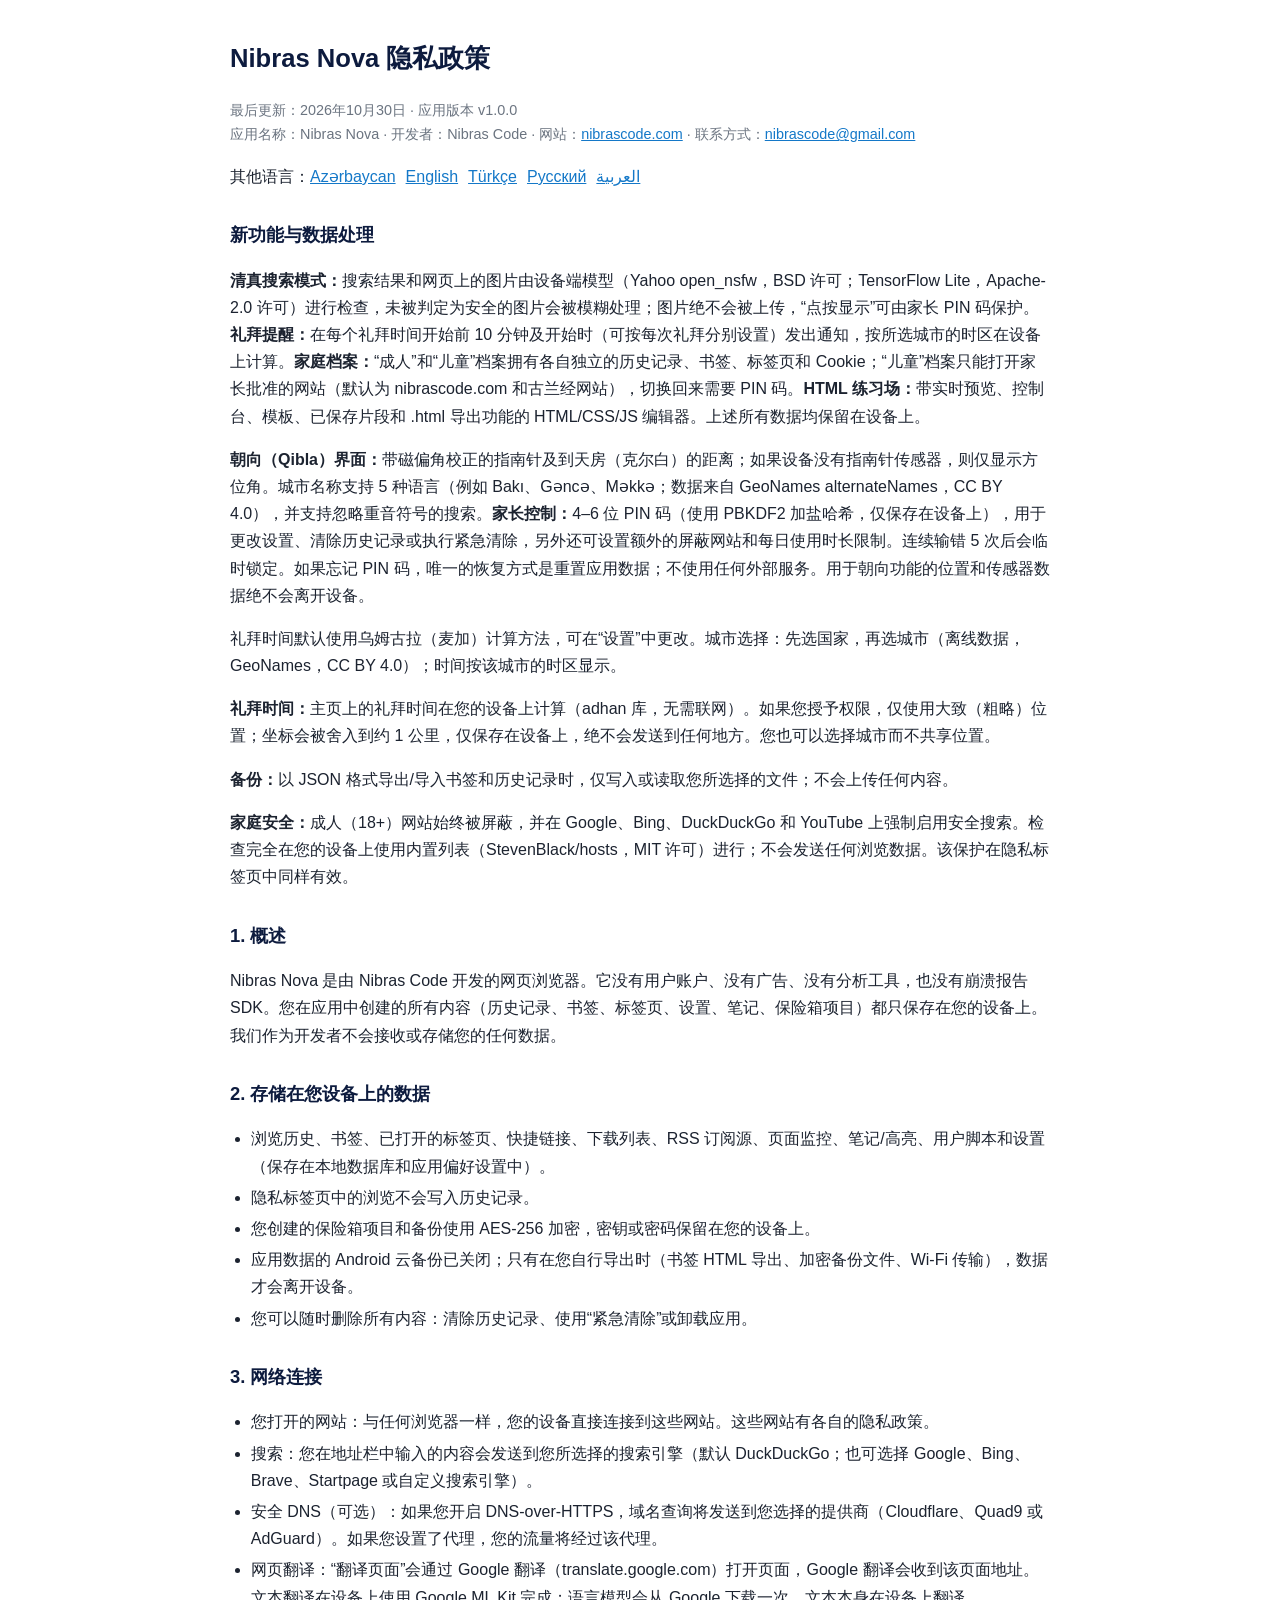
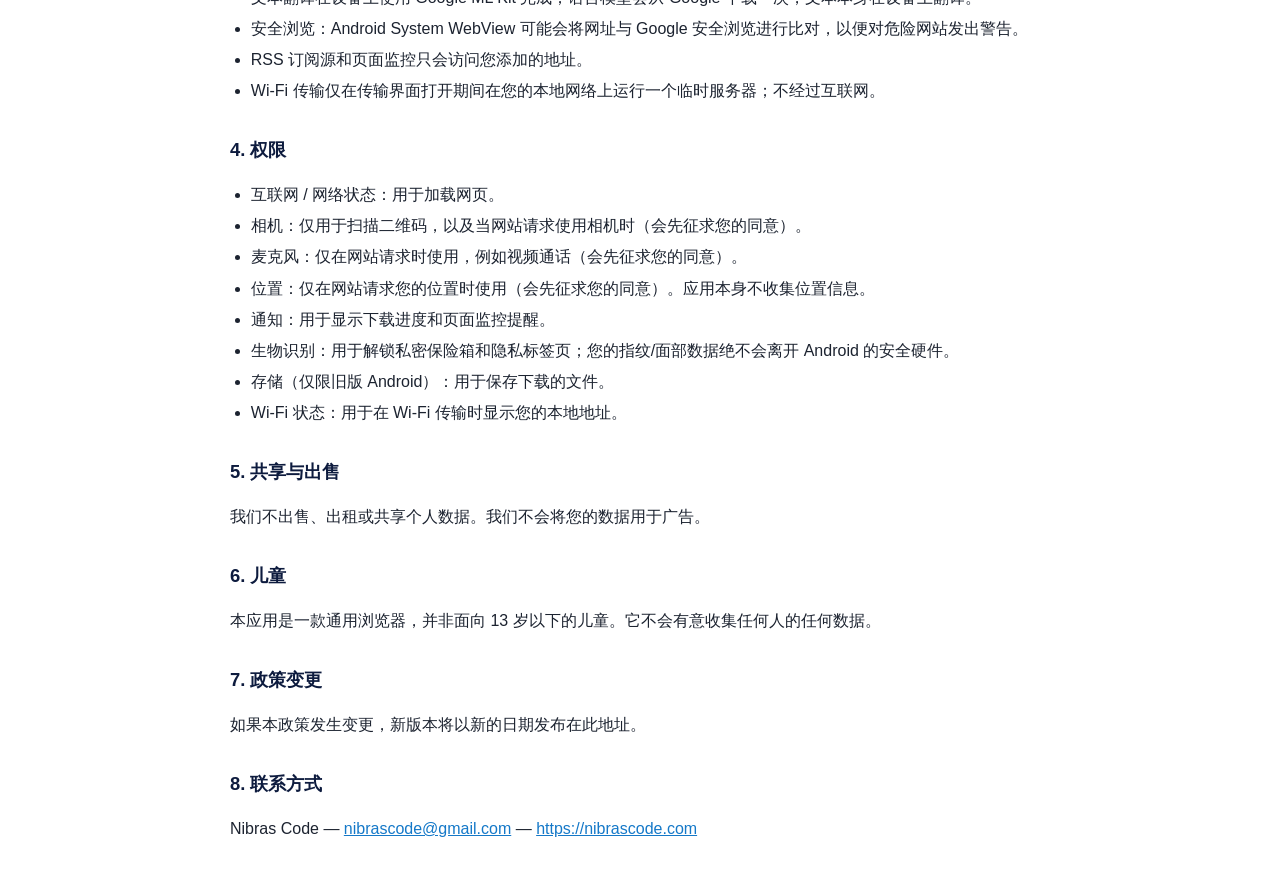
==== docs/privacy-policy-zh.html @ 2f389ee1 "Chinese privacy policy link + zh strings for privacy entries; versionCode 202 [skip ci]" ====
<!DOCTYPE html><html lang="zh-Hans"><head><meta charset="utf-8"><meta name="viewport" content="width=device-width,initial-scale=1"><title>隐私政策 — Nibras Nova</title>
<meta name="description" content="Nibras Nova 浏览器隐私政策：无账户、无广告、无分析，所有数据仅保存在您的设备上。">
<link rel="canonical" href="https://nibrascode.com/privacy/nibras-nova-zh.html">
<link rel="alternate" hreflang="zh-Hans" href="https://nibrascode.com/privacy/nibras-nova-zh.html">
<link rel="alternate" hreflang="az" href="https://nibrascode.com/privacy/nibras-nova">
<link rel="alternate" hreflang="en" href="https://nibrascode.com/en/privacy/nibras-nova">
<link rel="alternate" hreflang="tr" href="https://nibrascode.com/tr/privacy/nibras-nova">
<link rel="alternate" hreflang="ru" href="https://nibrascode.com/ru/privacy/nibras-nova">
<link rel="alternate" hreflang="ar" href="https://nibrascode.com/ar/privacy/nibras-nova">
<link rel="alternate" hreflang="x-default" href="https://nibrascode.com/privacy/nibras-nova">
<style>
body{font-family:-apple-system,"PingFang SC","Microsoft YaHei",Roboto,Arial,sans-serif;line-height:1.7;color:#1c2330;max-width:820px;margin:0 auto;padding:20px}
h1{color:#0D1B3E;font-size:1.6em}h2{color:#0D1B3E;font-size:1.15em;margin-top:1.6em}a{color:#1478c8}.meta{color:#6b7480;font-size:.9em}ul{padding-left:1.3em}li{margin:4px 0}.langs a{margin-right:10px}
</style></head><body><h1>Nibras Nova 隐私政策</h1>
<p class="meta">最后更新：2026年10月30日 &middot; 应用版本 v1.0.0<br>应用名称：Nibras Nova &middot; 开发者：Nibras Code &middot; 网站：<a href="https://nibrascode.com">nibrascode.com</a> &middot; 联系方式：<a href="mailto:nibrascode@gmail.com">nibrascode@gmail.com</a></p>
<p class="langs">其他语言：<a href="https://nibrascode.com/privacy/nibras-nova" hreflang="az">Azərbaycan</a><a href="https://nibrascode.com/en/privacy/nibras-nova" hreflang="en">English</a><a href="https://nibrascode.com/tr/privacy/nibras-nova" hreflang="tr">Türkçe</a><a href="https://nibrascode.com/ru/privacy/nibras-nova" hreflang="ru">Русский</a><a href="https://nibrascode.com/ar/privacy/nibras-nova" hreflang="ar">العربية</a></p>

<h2>新功能与数据处理</h2>
<p><b>清真搜索模式：</b>搜索结果和网页上的图片由设备端模型（Yahoo open_nsfw，BSD 许可；TensorFlow Lite，Apache-2.0 许可）进行检查，未被判定为安全的图片会被模糊处理；图片绝不会被上传，“点按显示”可由家长 PIN 码保护。<b>礼拜提醒：</b>在每个礼拜时间开始前 10 分钟及开始时（可按每次礼拜分别设置）发出通知，按所选城市的时区在设备上计算。<b>家庭档案：</b>“成人”和“儿童”档案拥有各自独立的历史记录、书签、标签页和 Cookie；“儿童”档案只能打开家长批准的网站（默认为 nibrascode.com 和古兰经网站），切换回来需要 PIN 码。<b>HTML 练习场：</b>带实时预览、控制台、模板、已保存片段和 .html 导出功能的 HTML/CSS/JS 编辑器。上述所有数据均保留在设备上。</p>
<p><b>朝向（Qibla）界面：</b>带磁偏角校正的指南针及到天房（克尔白）的距离；如果设备没有指南针传感器，则仅显示方位角。城市名称支持 5 种语言（例如 Bakı、Gəncə、Məkkə；数据来自 GeoNames alternateNames，CC BY 4.0），并支持忽略重音符号的搜索。<b>家长控制：</b>4–6 位 PIN 码（使用 PBKDF2 加盐哈希，仅保存在设备上），用于更改设置、清除历史记录或执行紧急清除，另外还可设置额外的屏蔽网站和每日使用时长限制。连续输错 5 次后会临时锁定。如果忘记 PIN 码，唯一的恢复方式是重置应用数据；不使用任何外部服务。用于朝向功能的位置和传感器数据绝不会离开设备。</p>
<p>礼拜时间默认使用乌姆古拉（麦加）计算方法，可在“设置”中更改。城市选择：先选国家，再选城市（离线数据，GeoNames，CC BY 4.0）；时间按该城市的时区显示。</p>
<p><b>礼拜时间：</b>主页上的礼拜时间在您的设备上计算（adhan 库，无需联网）。如果您授予权限，仅使用大致（粗略）位置；坐标会被舍入到约 1 公里，仅保存在设备上，绝不会发送到任何地方。您也可以选择城市而不共享位置。</p>
<p><b>备份：</b>以 JSON 格式导出/导入书签和历史记录时，仅写入或读取您所选择的文件；不会上传任何内容。</p>
<p><b>家庭安全：</b>成人（18+）网站始终被屏蔽，并在 Google、Bing、DuckDuckGo 和 YouTube 上强制启用安全搜索。检查完全在您的设备上使用内置列表（StevenBlack/hosts，MIT 许可）进行；不会发送任何浏览数据。该保护在隐私标签页中同样有效。</p>

<h2>1. 概述</h2>
<p>Nibras Nova 是由 Nibras Code 开发的网页浏览器。它没有用户账户、没有广告、没有分析工具，也没有崩溃报告 SDK。您在应用中创建的所有内容（历史记录、书签、标签页、设置、笔记、保险箱项目）都只保存在您的设备上。我们作为开发者不会接收或存储您的任何数据。</p>
<h2>2. 存储在您设备上的数据</h2>
<ul><li>浏览历史、书签、已打开的标签页、快捷链接、下载列表、RSS 订阅源、页面监控、笔记/高亮、用户脚本和设置（保存在本地数据库和应用偏好设置中）。</li>
<li>隐私标签页中的浏览不会写入历史记录。</li>
<li>您创建的保险箱项目和备份使用 AES-256 加密，密钥或密码保留在您的设备上。</li>
<li>应用数据的 Android 云备份已关闭；只有在您自行导出时（书签 HTML 导出、加密备份文件、Wi-Fi 传输），数据才会离开设备。</li>
<li>您可以随时删除所有内容：清除历史记录、使用“紧急清除”或卸载应用。</li></ul>
<h2>3. 网络连接</h2>
<ul><li>您打开的网站：与任何浏览器一样，您的设备直接连接到这些网站。这些网站有各自的隐私政策。</li>
<li>搜索：您在地址栏中输入的内容会发送到您所选择的搜索引擎（默认 DuckDuckGo；也可选择 Google、Bing、Brave、Startpage 或自定义搜索引擎）。</li>
<li>安全 DNS（可选）：如果您开启 DNS-over-HTTPS，域名查询将发送到您选择的提供商（Cloudflare、Quad9 或 AdGuard）。如果您设置了代理，您的流量将经过该代理。</li>
<li>网页翻译：“翻译页面”会通过 Google 翻译（translate.google.com）打开页面，Google 翻译会收到该页面地址。文本翻译在设备上使用 Google ML Kit 完成；语言模型会从 Google 下载一次，文本本身在设备上翻译。</li>
<li>安全浏览：Android System WebView 可能会将网址与 Google 安全浏览进行比对，以便对危险网站发出警告。</li>
<li>RSS 订阅源和页面监控只会访问您添加的地址。</li>
<li>Wi-Fi 传输仅在传输界面打开期间在您的本地网络上运行一个临时服务器；不经过互联网。</li></ul>
<h2>4. 权限</h2>
<ul><li>互联网 / 网络状态：用于加载网页。</li>
<li>相机：仅用于扫描二维码，以及当网站请求使用相机时（会先征求您的同意）。</li>
<li>麦克风：仅在网站请求时使用，例如视频通话（会先征求您的同意）。</li>
<li>位置：仅在网站请求您的位置时使用（会先征求您的同意）。应用本身不收集位置信息。</li>
<li>通知：用于显示下载进度和页面监控提醒。</li>
<li>生物识别：用于解锁私密保险箱和隐私标签页；您的指纹/面部数据绝不会离开 Android 的安全硬件。</li>
<li>存储（仅限旧版 Android）：用于保存下载的文件。</li>
<li>Wi-Fi 状态：用于在 Wi-Fi 传输时显示您的本地地址。</li></ul>
<h2>5. 共享与出售</h2>
<p>我们不出售、出租或共享个人数据。我们不会将您的数据用于广告。</p>
<h2>6. 儿童</h2>
<p>本应用是一款通用浏览器，并非面向 13 岁以下的儿童。它不会有意收集任何人的任何数据。</p>
<h2>7. 政策变更</h2>
<p>如果本政策发生变更，新版本将以新的日期发布在此地址。</p>
<h2>8. 联系方式</h2>
<p>Nibras Code — <a href="mailto:nibrascode@gmail.com">nibrascode@gmail.com</a> — <a href="https://nibrascode.com">https://nibrascode.com</a></p>
</body></html>
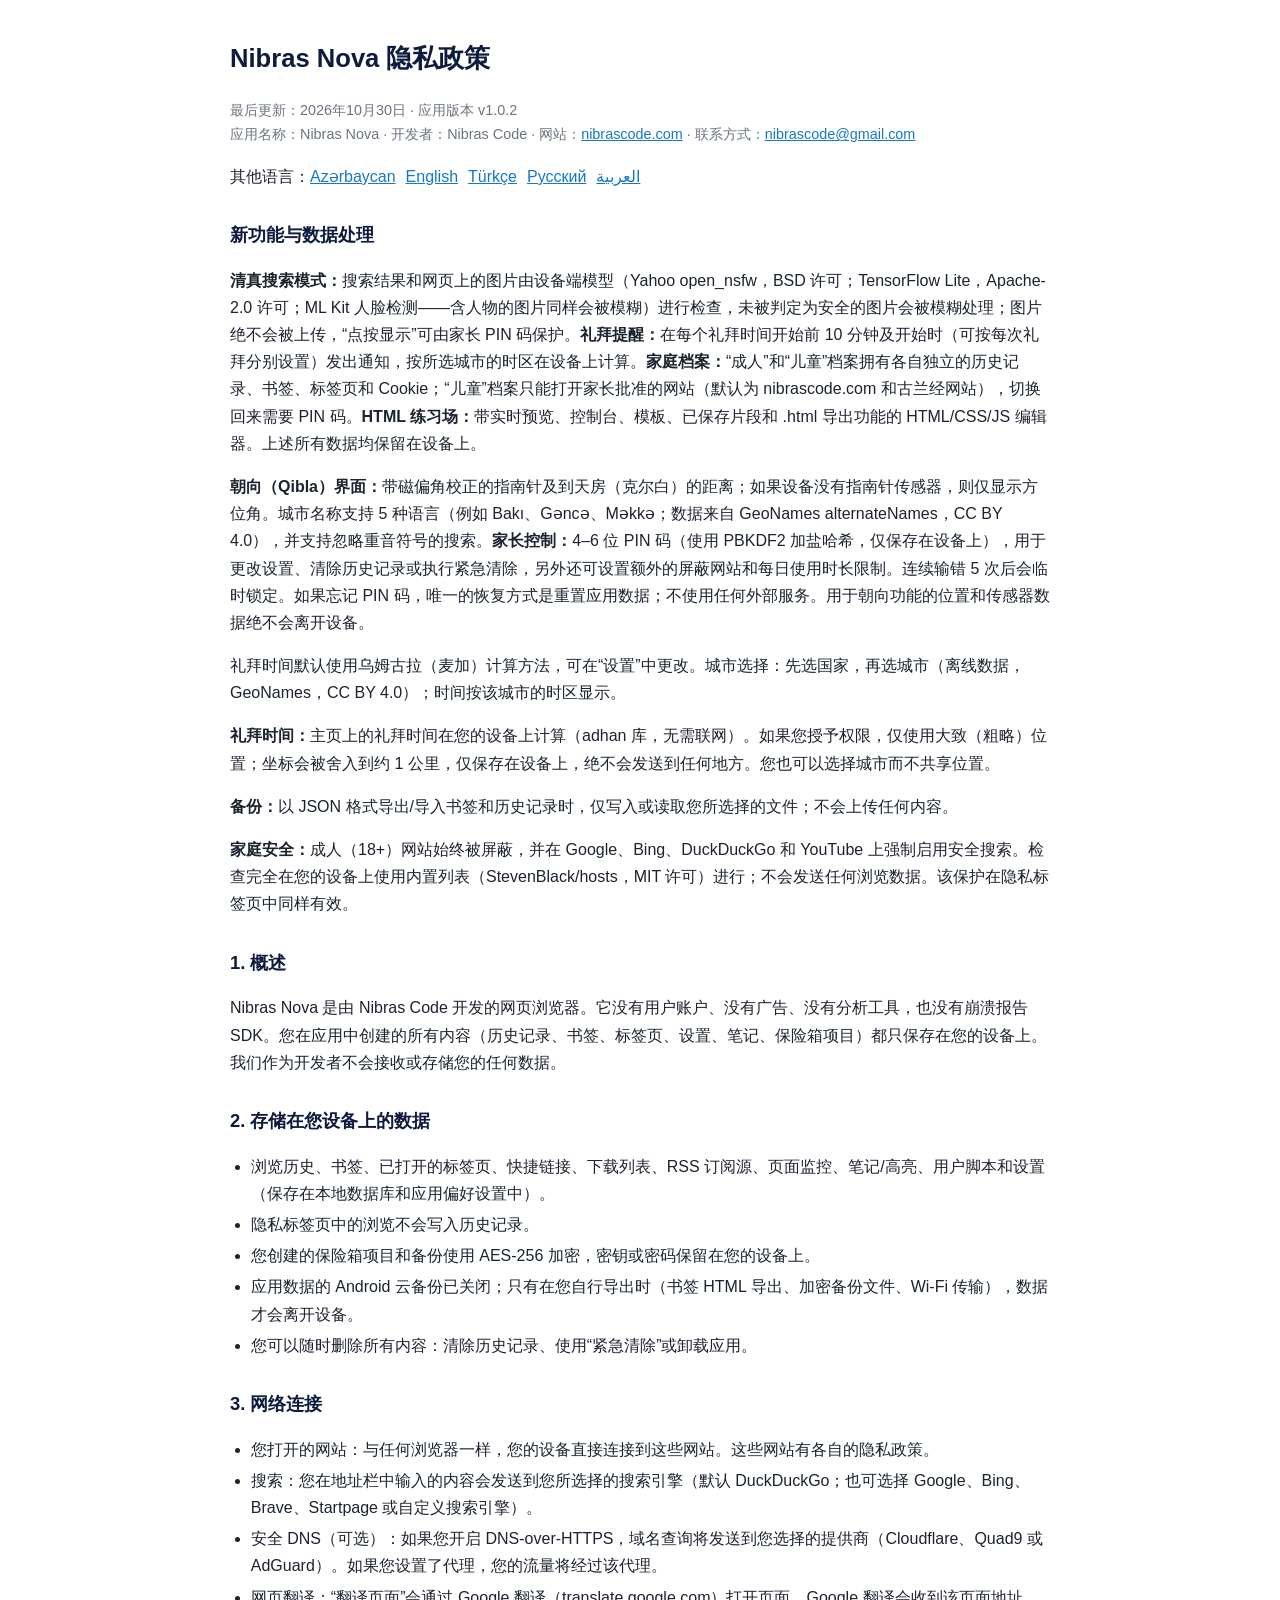
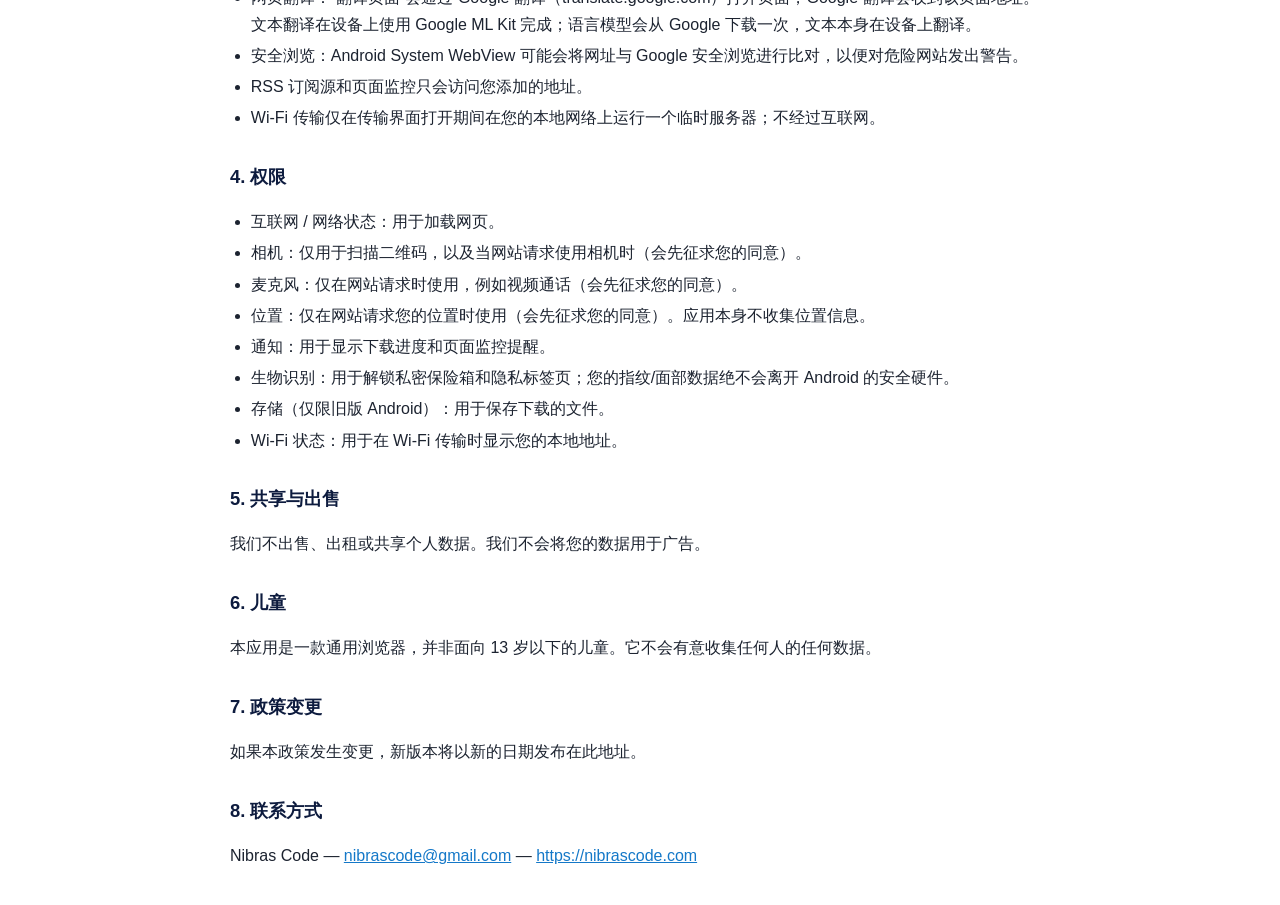
==== commit 2d8ad2df: "v1.0.2 (203): Google captcha fix (Chrome UA, no X-Requested-With, no Google re-fetch, clean search U" ====
--- a/docs/privacy-policy-zh.html
+++ b/docs/privacy-policy-zh.html
@@ -12,11 +12,11 @@
 body{font-family:-apple-system,"PingFang SC","Microsoft YaHei",Roboto,Arial,sans-serif;line-height:1.7;color:#1c2330;max-width:820px;margin:0 auto;padding:20px}
 h1{color:#0D1B3E;font-size:1.6em}h2{color:#0D1B3E;font-size:1.15em;margin-top:1.6em}a{color:#1478c8}.meta{color:#6b7480;font-size:.9em}ul{padding-left:1.3em}li{margin:4px 0}.langs a{margin-right:10px}
 </style></head><body><h1>Nibras Nova 隐私政策</h1>
-<p class="meta">最后更新：2026年10月30日 &middot; 应用版本 v1.0.0<br>应用名称：Nibras Nova &middot; 开发者：Nibras Code &middot; 网站：<a href="https://nibrascode.com">nibrascode.com</a> &middot; 联系方式：<a href="mailto:nibrascode@gmail.com">nibrascode@gmail.com</a></p>
+<p class="meta">最后更新：2026年10月30日 &middot; 应用版本 v1.0.2<br>应用名称：Nibras Nova &middot; 开发者：Nibras Code &middot; 网站：<a href="https://nibrascode.com">nibrascode.com</a> &middot; 联系方式：<a href="mailto:nibrascode@gmail.com">nibrascode@gmail.com</a></p>
 <p class="langs">其他语言：<a href="https://nibrascode.com/privacy/nibras-nova" hreflang="az">Azərbaycan</a><a href="https://nibrascode.com/en/privacy/nibras-nova" hreflang="en">English</a><a href="https://nibrascode.com/tr/privacy/nibras-nova" hreflang="tr">Türkçe</a><a href="https://nibrascode.com/ru/privacy/nibras-nova" hreflang="ru">Русский</a><a href="https://nibrascode.com/ar/privacy/nibras-nova" hreflang="ar">العربية</a></p>
 
 <h2>新功能与数据处理</h2>
-<p><b>清真搜索模式：</b>搜索结果和网页上的图片由设备端模型（Yahoo open_nsfw，BSD 许可；TensorFlow Lite，Apache-2.0 许可）进行检查，未被判定为安全的图片会被模糊处理；图片绝不会被上传，“点按显示”可由家长 PIN 码保护。<b>礼拜提醒：</b>在每个礼拜时间开始前 10 分钟及开始时（可按每次礼拜分别设置）发出通知，按所选城市的时区在设备上计算。<b>家庭档案：</b>“成人”和“儿童”档案拥有各自独立的历史记录、书签、标签页和 Cookie；“儿童”档案只能打开家长批准的网站（默认为 nibrascode.com 和古兰经网站），切换回来需要 PIN 码。<b>HTML 练习场：</b>带实时预览、控制台、模板、已保存片段和 .html 导出功能的 HTML/CSS/JS 编辑器。上述所有数据均保留在设备上。</p>
+<p><b>清真搜索模式：</b>搜索结果和网页上的图片由设备端模型（Yahoo open_nsfw，BSD 许可；TensorFlow Lite，Apache-2.0 许可；ML Kit 人脸检测——含人物的图片同样会被模糊）进行检查，未被判定为安全的图片会被模糊处理；图片绝不会被上传，“点按显示”可由家长 PIN 码保护。<b>礼拜提醒：</b>在每个礼拜时间开始前 10 分钟及开始时（可按每次礼拜分别设置）发出通知，按所选城市的时区在设备上计算。<b>家庭档案：</b>“成人”和“儿童”档案拥有各自独立的历史记录、书签、标签页和 Cookie；“儿童”档案只能打开家长批准的网站（默认为 nibrascode.com 和古兰经网站），切换回来需要 PIN 码。<b>HTML 练习场：</b>带实时预览、控制台、模板、已保存片段和 .html 导出功能的 HTML/CSS/JS 编辑器。上述所有数据均保留在设备上。</p>
 <p><b>朝向（Qibla）界面：</b>带磁偏角校正的指南针及到天房（克尔白）的距离；如果设备没有指南针传感器，则仅显示方位角。城市名称支持 5 种语言（例如 Bakı、Gəncə、Məkkə；数据来自 GeoNames alternateNames，CC BY 4.0），并支持忽略重音符号的搜索。<b>家长控制：</b>4–6 位 PIN 码（使用 PBKDF2 加盐哈希，仅保存在设备上），用于更改设置、清除历史记录或执行紧急清除，另外还可设置额外的屏蔽网站和每日使用时长限制。连续输错 5 次后会临时锁定。如果忘记 PIN 码，唯一的恢复方式是重置应用数据；不使用任何外部服务。用于朝向功能的位置和传感器数据绝不会离开设备。</p>
 <p>礼拜时间默认使用乌姆古拉（麦加）计算方法，可在“设置”中更改。城市选择：先选国家，再选城市（离线数据，GeoNames，CC BY 4.0）；时间按该城市的时区显示。</p>
 <p><b>礼拜时间：</b>主页上的礼拜时间在您的设备上计算（adhan 库，无需联网）。如果您授予权限，仅使用大致（粗略）位置；坐标会被舍入到约 1 公里，仅保存在设备上，绝不会发送到任何地方。您也可以选择城市而不共享位置。</p>
